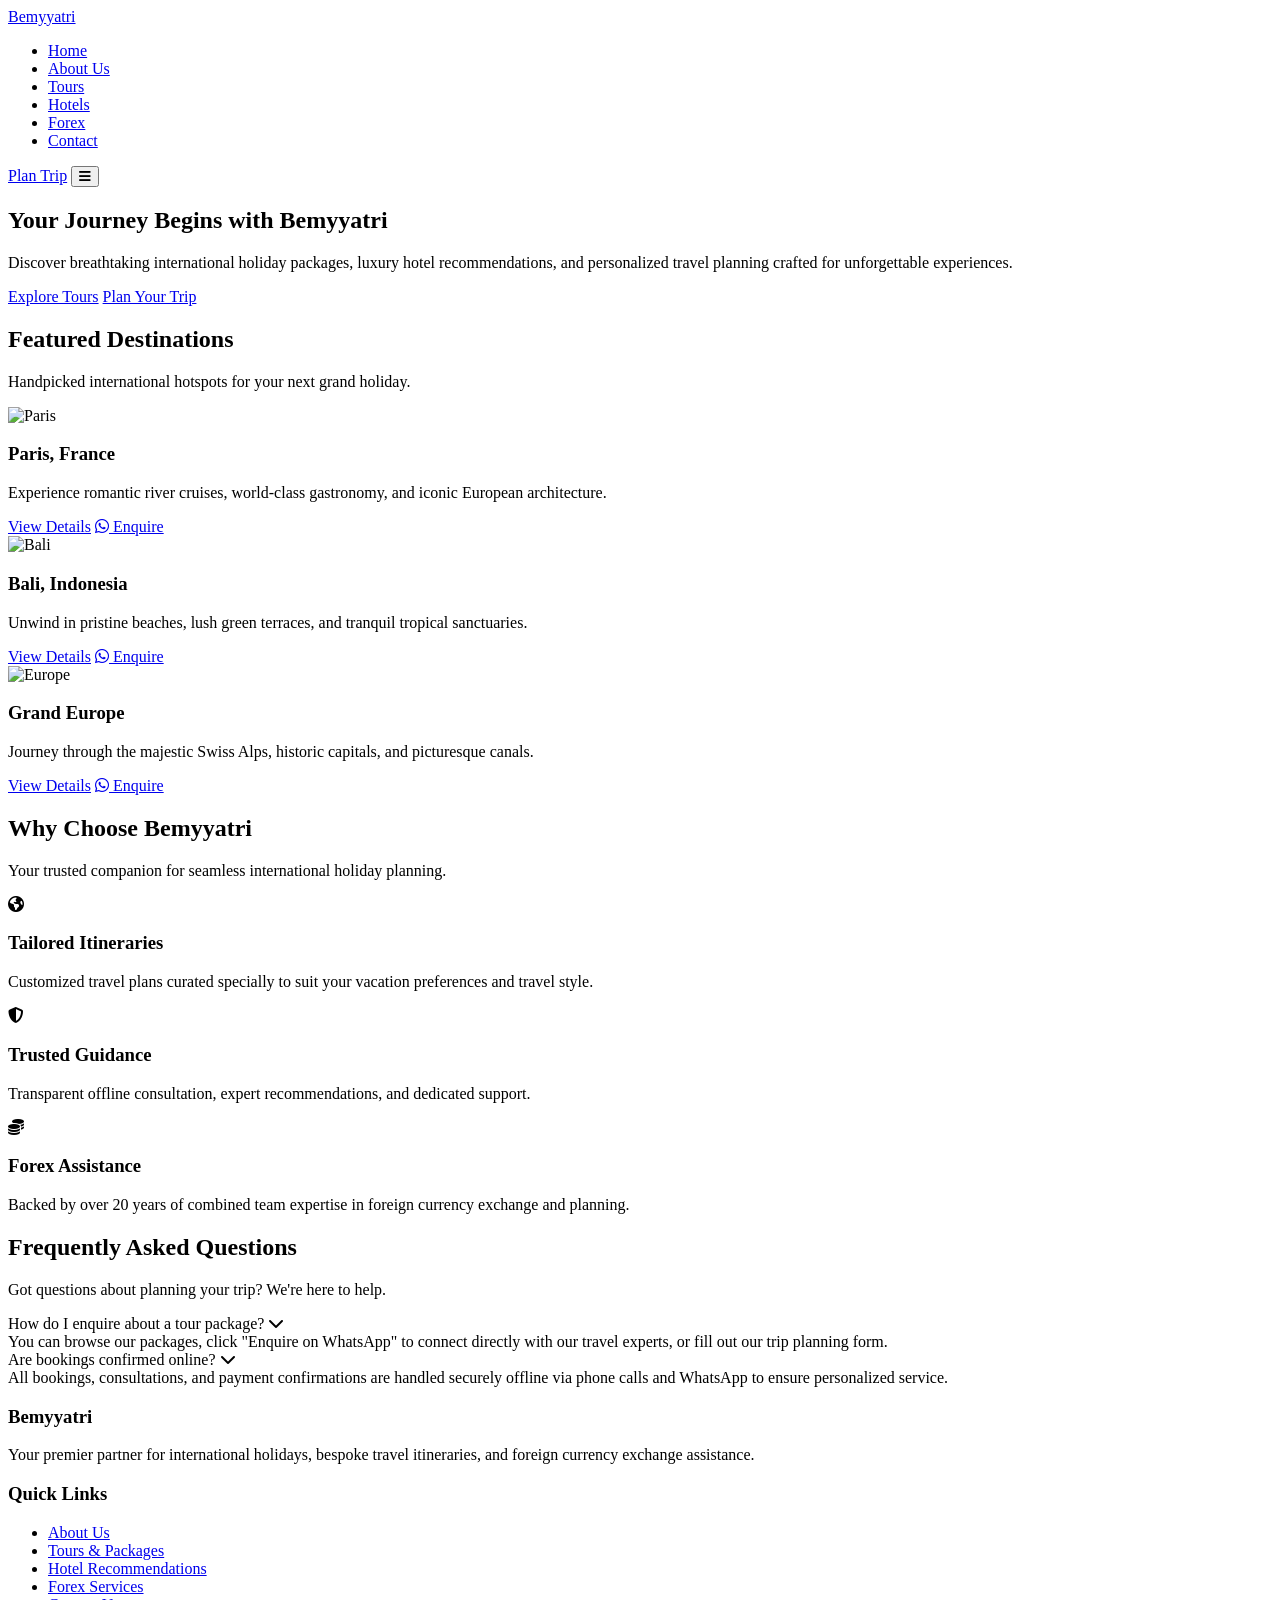
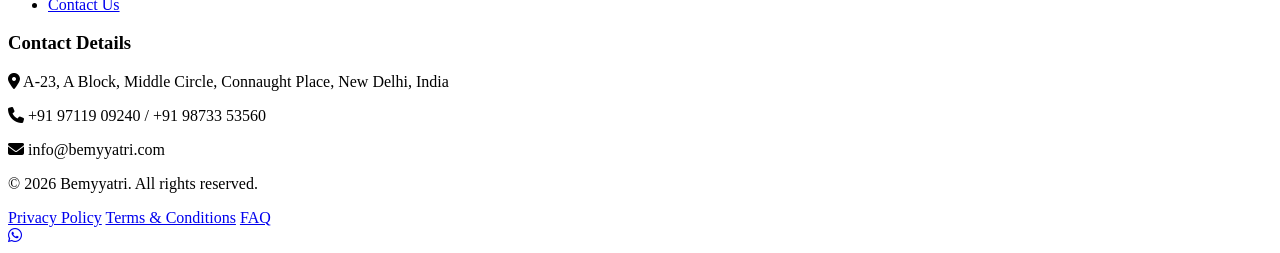
==== index.html @ 31c857e6 "changes done file to repo" ====
<!DOCTYPE html>
<html lang="en">
<head>
    <meta charset="UTF-8">
    <meta name="viewport" content="width=device-width, initial-scale=1.0">
    <title>Bemyyatri | International Travel Planning & Luxury Holidays</title>
    <meta name="description" content="Plan your dream international holiday to Europe, Bali, Japan, Paris and Maldives with Bemyyatri. Expert travel planning & forex assistance.">
    <link rel="canonical" href="https://www.bemyyatri.com/">
    <link rel="stylesheet" href="css/style.css">
    <link rel="stylesheet" href="https://cdnjs.cloudflare.com/ajax/libs/font-awesome/6.4.0/css/all.min.css">
    <link href="https://fonts.googleapis.com/css2?family=Inter:wght@400;500;600;700&family=Playfair+Display:wght@600;700;800&display=swap" rel="stylesheet">
</head>
<body>

    <!-- Header Navigation -->
    <header>
        <nav class="navbar">
            <a href="index.html" class="logo">Bemy<span>yatri</span></a>
            <ul class="nav-links">
                <li><a href="index.html" class="active">Home</a></li>
                <li><a href="about.html">About Us</a></li>
                <li><a href="tours.html">Tours</a></li>
                <li><a href="hotels.html">Hotels</a></li>
                <li><a href="forex.html">Forex</a></li>
                <li><a href="contact.html">Contact</a></li>
            </ul>
            <div class="nav-cta">
                <a href="booking.html" class="btn btn-primary">Plan Trip</a>
                <button class="mobile-menu-btn" id="menuBtn"><i class="fas fa-bars"></i></button>
            </div>
        </nav>
    </header>

    <!-- Hero Section -->
    <section class="hero">
        <div class="hero-content">
            <h1>Your Journey Begins with Bemyyatri</h1>
            <p>Discover breathtaking international holiday packages, luxury hotel recommendations, and personalized travel planning crafted for unforgettable experiences.</p>
            <div class="hero-btns">
                <a href="tours.html" class="btn btn-primary">Explore Tours</a>
                <a href="booking.html" class="btn btn-secondary">Plan Your Trip</a>
            </div>
        </div>
    </section>

    <!-- Featured Destinations -->
    <section>
        <div class="section-header">
            <h2>Featured Destinations</h2>
            <p>Handpicked international hotspots for your next grand holiday.</p>
        </div>
        <div class="grid-3">
            <div class="card">
                <img src="https://images.unsplash.com/photo-1502602898657-3e91760cbb34?auto=format&fit=crop&w=800&q=80" alt="Paris" class="card-img">
                <div class="card-body">
                    <h3 class="card-title">Paris, France</h3>
                    <p class="card-text">Experience romantic river cruises, world-class gastronomy, and iconic European architecture.</p>
                    <div class="card-actions">
                        <a href="tour-details.html?id=paris-romance" class="btn btn-outline">View Details</a>
                        <a href="https://wa.me/919711902940?text=Hello%20Bemyyatri,%20I%20am%20interested%20in%20Paris%20Holidays." class="btn btn-whatsapp" target="_blank"><i class="fab fa-whatsapp"></i> Enquire</a>
                    </div>
                </div>
            </div>
            <div class="card">
                <img src="https://images.unsplash.com/photo-1537996194471-e657df975ab4?auto=format&fit=crop&w=800&q=80" alt="Bali" class="card-img">
                <div class="card-body">
                    <h3 class="card-title">Bali, Indonesia</h3>
                    <p class="card-text">Unwind in pristine beaches, lush green terraces, and tranquil tropical sanctuaries.</p>
                    <div class="card-actions">
                        <a href="tour-details.html?id=bali-bliss" class="btn btn-outline">View Details</a>
                        <a href="https://wa.me/919711902940?text=Hello%20Bemyyatri,%20I%20am%20interested%20in%20Bali%20Holidays." class="btn btn-whatsapp" target="_blank"><i class="fab fa-whatsapp"></i> Enquire</a>
                    </div>
                </div>
            </div>
            <div class="card">
                <img src="https://images.unsplash.com/photo-1516483638261-f4dbaf036963?auto=format&fit=crop&w=800&q=80" alt="Europe" class="card-img">
                <div class="card-body">
                    <h3 class="card-title">Grand Europe</h3>
                    <p class="card-text">Journey through the majestic Swiss Alps, historic capitals, and picturesque canals.</p>
                    <div class="card-actions">
                        <a href="tour-details.html?id=swiss-europe" class="btn btn-outline">View Details</a>
                        <a href="https://wa.me/919711902940?text=Hello%20Bemyyatri,%20I%20am%20interested%20in%20Europe%20Tours." class="btn btn-whatsapp" target="_blank"><i class="fab fa-whatsapp"></i> Enquire</a>
                    </div>
                </div>
            </div>
        </div>
    </section>

    <!-- Why Choose Us -->
    <section class="features-bg">
        <div class="section-header">
            <h2>Why Choose Bemyyatri</h2>
            <p>Your trusted companion for seamless international holiday planning.</p>
        </div>
        <div class="grid-3">
            <div class="feature-box">
                <i class="fas fa-globe-americas"></i>
                <h3>Tailored Itineraries</h3>
                <p>Customized travel plans curated specially to suit your vacation preferences and travel style.</p>
            </div>
            <div class="feature-box">
                <i class="fas fa-shield-alt"></i>
                <h3>Trusted Guidance</h3>
                <p>Transparent offline consultation, expert recommendations, and dedicated support.</p>
            </div>
            <div class="feature-box">
                <i class="fas fa-coins"></i>
                <h3>Forex Assistance</h3>
                <p>Backed by over 20 years of combined team expertise in foreign currency exchange and planning.</p>
            </div>
        </div>
    </section>

    <!-- FAQ Preview -->
    <section>
        <div class="section-header">
            <h2>Frequently Asked Questions</h2>
            <p>Got questions about planning your trip? We're here to help.</p>
        </div>
        <div class="accordion">
            <div class="accordion-item">
                <div class="accordion-header">How do I enquire about a tour package? <i class="fas fa-chevron-down"></i></div>
                <div class="accordion-body">You can browse our packages, click "Enquire on WhatsApp" to connect directly with our travel experts, or fill out our trip planning form.</div>
            </div>
            <div class="accordion-item">
                <div class="accordion-header">Are bookings confirmed online? <i class="fas fa-chevron-down"></i></div>
                <div class="accordion-body">All bookings, consultations, and payment confirmations are handled securely offline via phone calls and WhatsApp to ensure personalized service.</div>
            </div>
        </div>
    </section>

    <!-- Footer -->
    <footer>
        <div class="footer-grid">
            <div class="footer-col">
                <h3 class="logo" style="color:var(--white);">Bemy<span>yatri</span></h3>
                <p>Your premier partner for international holidays, bespoke travel itineraries, and foreign currency exchange assistance.</p>
            </div>
            <div class="footer-col">
                <h3>Quick Links</h3>
                <ul>
                    <li><a href="about.html">About Us</a></li>
                    <li><a href="tours.html">Tours & Packages</a></li>
                    <li><a href="hotels.html">Hotel Recommendations</a></li>
                    <li><a href="forex.html">Forex Services</a></li>
                    <li><a href="contact.html">Contact Us</a></li>
                </ul>
            </div>
            <div class="footer-col">
                <h3>Contact Details</h3>
                <p><i class="fas fa-map-marker-alt"></i> A-23, A Block, Middle Circle, Connaught Place, New Delhi, India</p>
                <p><i class="fas fa-phone"></i> +91 97119 09240 / +91 98733 53560</p>
                <p><i class="fas fa-envelope"></i> info@bemyyatri.com</p>
            </div>
        </div>
        <div class="footer-bottom">
            <p>&copy; 2026 Bemyyatri. All rights reserved.</p>
            <div class="footer-links-inline">
                <a href="privacy-policy.html">Privacy Policy</a>
                <a href="terms-and-conditions.html">Terms & Conditions</a>
                <a href="faq.html">FAQ</a>
            </div>
        </div>
    </footer>

    <!-- Floating WhatsApp Button -->
    <a href="https://wa.me/919711902940?text=Hello%20Bemyyatri,%20I%20would%20like%20to%20plan%20an%20international%20trip." class="floating-whatsapp" target="_blank" aria-label="WhatsApp Contact">
        <i class="fab fa-whatsapp"></i>
    </a>

    <script src="js/config.js"></script>
    <script src="js/main.js"></script>
</body>
</html>
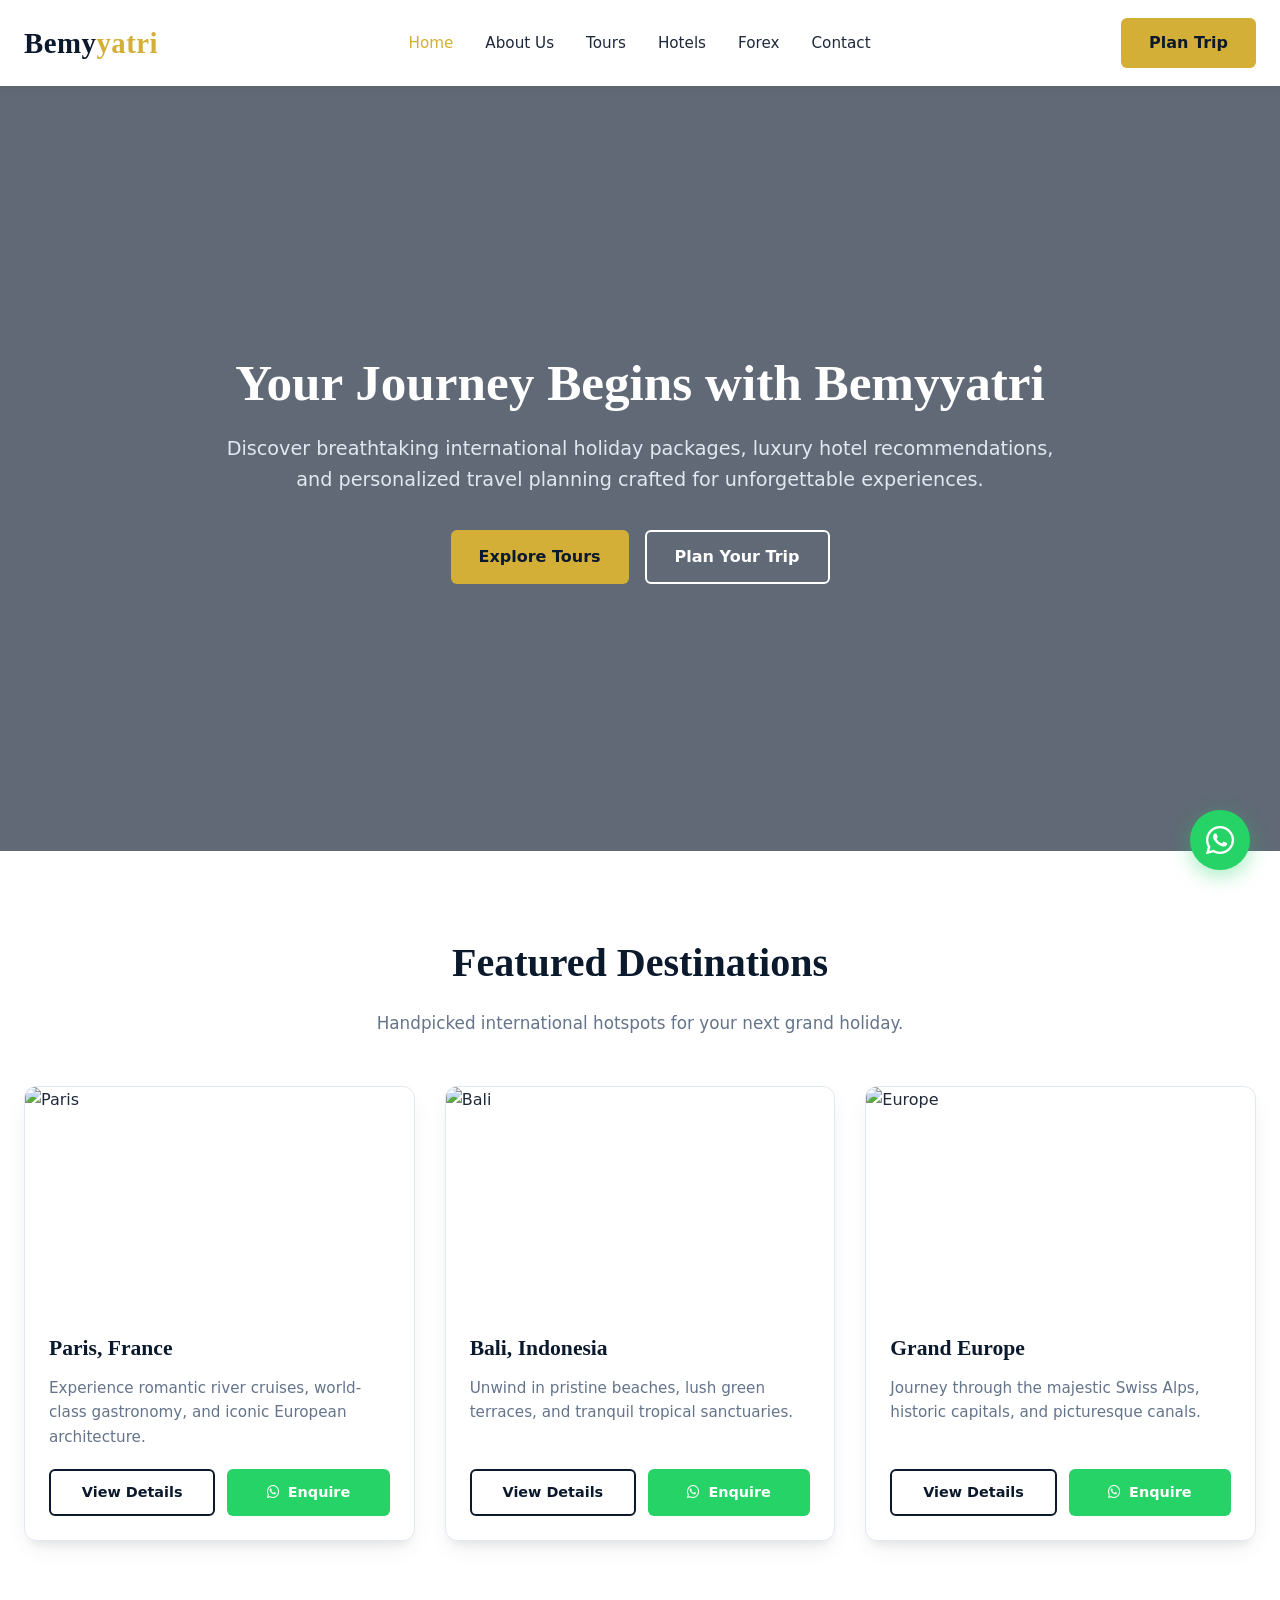
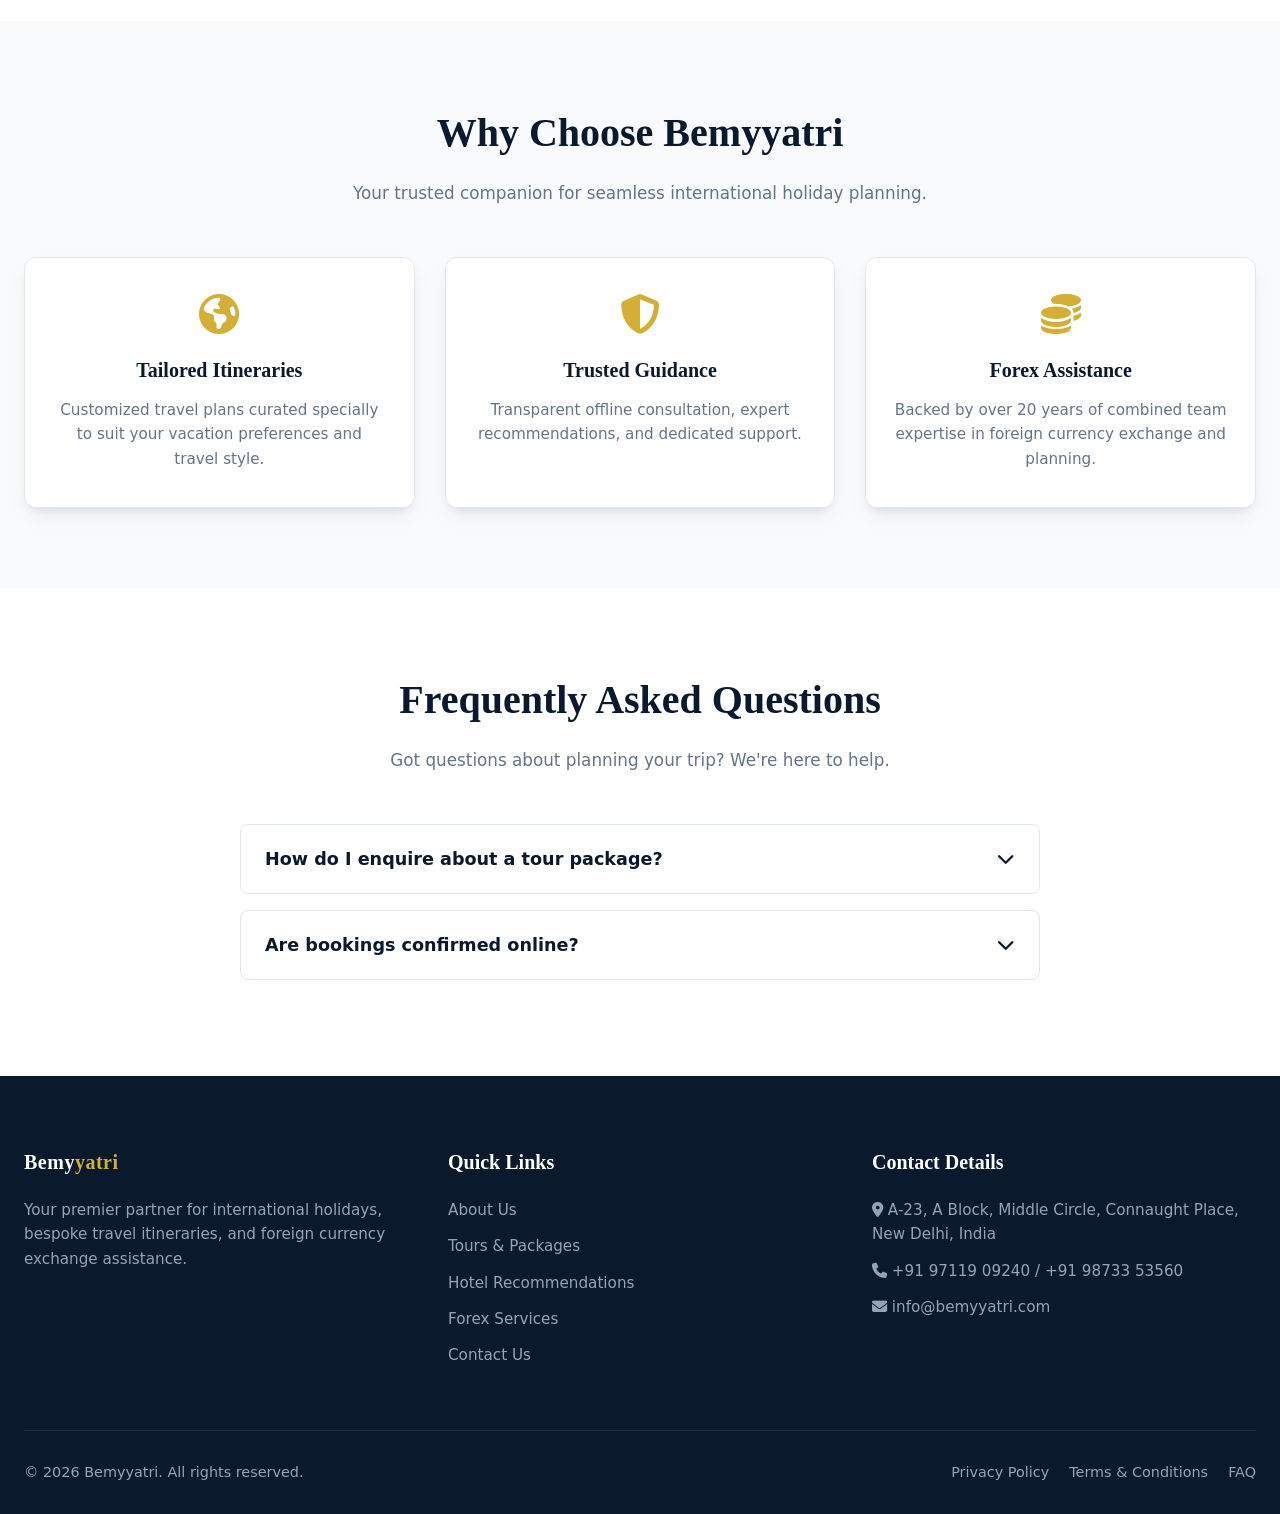
==== commit 3edd6e74: "all whatsapp nav fixed" ====
--- a/index.html
+++ b/index.html
@@ -57,7 +57,7 @@
                     <p class="card-text">Experience romantic river cruises, world-class gastronomy, and iconic European architecture.</p>
                     <div class="card-actions">
                         <a href="tour-details.html?id=paris-romance" class="btn btn-outline">View Details</a>
-                        <a href="https://wa.me/919711902940?text=Hello%20Bemyyatri,%20I%20am%20interested%20in%20Paris%20Holidays." class="btn btn-whatsapp" target="_blank"><i class="fab fa-whatsapp"></i> Enquire</a>
+                        <a href="https://wa.me/919711909240?text=Hello%20Bemyyatri,%20I%20am%20interested%20in%20Paris%20Holidays." class="btn btn-whatsapp" target="_blank"><i class="fab fa-whatsapp"></i> Enquire</a>
                     </div>
                 </div>
             </div>
@@ -68,7 +68,7 @@
                     <p class="card-text">Unwind in pristine beaches, lush green terraces, and tranquil tropical sanctuaries.</p>
                     <div class="card-actions">
                         <a href="tour-details.html?id=bali-bliss" class="btn btn-outline">View Details</a>
-                        <a href="https://wa.me/919711902940?text=Hello%20Bemyyatri,%20I%20am%20interested%20in%20Bali%20Holidays." class="btn btn-whatsapp" target="_blank"><i class="fab fa-whatsapp"></i> Enquire</a>
+                        <a href="https://wa.me/919711909240?text=Hello%20Bemyyatri,%20I%20am%20interested%20in%20Bali%20Holidays." class="btn btn-whatsapp" target="_blank"><i class="fab fa-whatsapp"></i> Enquire</a>
                     </div>
                 </div>
             </div>
@@ -79,7 +79,7 @@
                     <p class="card-text">Journey through the majestic Swiss Alps, historic capitals, and picturesque canals.</p>
                     <div class="card-actions">
                         <a href="tour-details.html?id=swiss-europe" class="btn btn-outline">View Details</a>
-                        <a href="https://wa.me/919711902940?text=Hello%20Bemyyatri,%20I%20am%20interested%20in%20Europe%20Tours." class="btn btn-whatsapp" target="_blank"><i class="fab fa-whatsapp"></i> Enquire</a>
+                        <a href="https://wa.me/919711909240?text=Hello%20Bemyyatri,%20I%20am%20interested%20in%20Europe%20Tours." class="btn btn-whatsapp" target="_blank"><i class="fab fa-whatsapp"></i> Enquire</a>
                     </div>
                 </div>
             </div>
@@ -164,7 +164,7 @@
     </footer>
 
     <!-- Floating WhatsApp Button -->
-    <a href="https://wa.me/919711902940?text=Hello%20Bemyyatri,%20I%20would%20like%20to%20plan%20an%20international%20trip." class="floating-whatsapp" target="_blank" aria-label="WhatsApp Contact">
+    <a href="https://wa.me/919711909240?text=Hello%20Bemyyatri,%20I%20would%20like%20to%20plan%20an%20international%20trip." class="floating-whatsapp" target="_blank" aria-label="WhatsApp Contact">
         <i class="fab fa-whatsapp"></i>
     </a>
 
--- a/css/style.css
+++ b/css/style.css
@@ -0,0 +1,523 @@
+/* ==========================================
+   BEMYIYATRI DESIGN SYSTEM & STYLESHEET
+   ========================================== */
+:root {
+    --primary-navy: #0B192C;
+    --secondary-navy: #1E3E62;
+    --accent-gold: #D4AF37;
+    --accent-gold-hover: #C5A028;
+    --sky-blue: #64B5F6;
+    --light-bg: #F8FAFC;
+    --white: #FFFFFF;
+    --text-dark: #1E293B;
+    --text-muted: #64748B;
+    --border-color: #E2E8F0;
+    --transition: all 0.3s ease;
+    --shadow: 0 10px 25px -5px rgba(11, 25, 44, 0.08), 0 8px 10px -6px rgba(11, 25, 44, 0.08);
+}
+
+* {
+    margin: 0;
+    padding: 0;
+    box-sizing: border-box;
+}
+
+html {
+    scroll-behavior: smooth;
+}
+
+body {
+    font-family: 'Inter', system-ui, -apple-system, sans-serif;
+    color: var(--text-dark);
+    background-color: var(--white);
+    line-height: 1.6;
+    overflow-x: hidden;
+}
+
+/* Typography & Links */
+h1, h2, h3, h4, h5, h6 {
+    font-family: 'Playfair Display', serif, Georgia;
+    color: var(--primary-navy);
+    font-weight: 700;
+}
+
+a {
+    text-decoration: none;
+    color: inherit;
+    transition: var(--transition);
+}
+
+ul {
+    list-style: none;
+}
+
+/* Buttons & CTAs */
+.btn {
+    display: inline-flex;
+    align-items: center;
+    justify-content: center;
+    gap: 8px;
+    padding: 12px 28px;
+    font-size: 1rem;
+    font-weight: 600;
+    border-radius: 6px;
+    cursor: pointer;
+    transition: var(--transition);
+    border: none;
+    text-align: center;
+}
+
+.btn-primary {
+    background-color: var(--accent-gold);
+    color: var(--primary-navy);
+}
+
+.btn-primary:hover {
+    background-color: var(--accent-gold-hover);
+    transform: translateY(-2px);
+    box-shadow: var(--shadow);
+}
+
+.btn-secondary {
+    background-color: transparent;
+    color: var(--white);
+    border: 2px solid var(--white);
+}
+
+.btn-secondary:hover {
+    background-color: var(--white);
+    color: var(--primary-navy);
+}
+
+.btn-outline {
+    background-color: transparent;
+    color: var(--primary-navy);
+    border: 2px solid var(--primary-navy);
+}
+
+.btn-outline:hover {
+    background-color: var(--primary-navy);
+    color: var(--white);
+}
+
+.btn-whatsapp {
+    background-color: #25D366;
+    color: var(--white);
+}
+
+.btn-whatsapp:hover {
+    background-color: #20BA5A;
+    transform: translateY(-2px);
+    box-shadow: 0 5px 15px rgba(37, 211, 102, 0.3);
+}
+
+/* Navigation Bar */
+header {
+    position: sticky;
+    top: 0;
+    left: 0;
+    width: 100%;
+    background-color: var(--white);
+    box-shadow: 0 2px 10px rgba(0,0,0,0.05);
+    z-index: 1000;
+}
+
+.navbar {
+    max-width: 1280px;
+    margin: 0 auto;
+    padding: 18px 24px;
+    display: flex;
+    align-items: center;
+    justify-content: space-between;
+}
+
+.logo {
+    font-family: 'Playfair Display', serif;
+    font-size: 1.8rem;
+    font-weight: 800;
+    color: var(--primary-navy);
+    letter-spacing: 0.5px;
+}
+
+.logo span {
+    color: var(--accent-gold);
+}
+
+.nav-links {
+    display: flex;
+    align-items: center;
+    gap: 32px;
+}
+
+.nav-links a {
+    font-weight: 500;
+    color: var(--text-dark);
+    font-size: 0.95rem;
+}
+
+.nav-links a:hover, .nav-links a.active {
+    color: var(--accent-gold);
+}
+
+.nav-cta {
+    display: flex;
+    align-items: center;
+    gap: 16px;
+}
+
+.mobile-menu-btn {
+    display: none;
+    background: none;
+    border: none;
+    font-size: 1.5rem;
+    color: var(--primary-navy);
+    cursor: pointer;
+}
+
+/* Hero Section */
+.hero {
+    position: relative;
+    height: 85vh;
+    min-height: 550px;
+    display: flex;
+    align-items: center;
+    justify-content: center;
+    background: linear-gradient(rgba(11,25,44,0.65), rgba(11,25,44,0.65)), url('https://images.unsplash.com/photo-1488646953014-85cb44e25828?auto=format&fit=crop&w=1920&q=80') center/cover no-repeat;
+    text-align: center;
+    color: var(--white);
+    padding: 0 20px;
+}
+
+.hero-content {
+    max-width: 850px;
+}
+
+.hero h1 {
+    font-size: 3.2rem;
+    color: var(--white);
+    margin-bottom: 20px;
+    line-height: 1.2;
+}
+
+.hero p {
+    font-size: 1.2rem;
+    color: #E2E8F0;
+    margin-bottom: 35px;
+}
+
+.hero-btns {
+    display: flex;
+    justify-content: center;
+    gap: 16px;
+    flex-wrap: wrap;
+}
+
+/* Section Common */
+section {
+    padding: 80px 24px;
+    max-width: 1280px;
+    margin: 0 auto;
+}
+
+.section-header {
+    text-align: center;
+    max-width: 700px;
+    margin: 0 auto 50px auto;
+}
+
+.section-header h2 {
+    font-size: 2.5rem;
+    margin-bottom: 15px;
+}
+
+.section-header p {
+    color: var(--text-muted);
+    font-size: 1.05rem;
+}
+
+/* Grid Layouts */
+.grid-3 {
+    display: grid;
+    grid-template-columns: repeat(auto-fit, minmax(350px, 1fr));
+    gap: 30px;
+}
+
+.grid-4 {
+    display: grid;
+    grid-template-columns: repeat(auto-fit, minmax(260px, 1fr));
+    gap: 24px;
+}
+
+/* Cards */
+.card {
+    background: var(--white);
+    border-radius: 12px;
+    overflow: hidden;
+    box-shadow: var(--shadow);
+    transition: var(--transition);
+    border: 1px solid var(--border-color);
+    display: flex;
+    flex-direction: column;
+}
+
+.card:hover {
+    transform: translateY(-6px);
+    box-shadow: 0 20px 30px -10px rgba(11, 25, 44, 0.12);
+}
+
+.card-img {
+    height: 220px;
+    width: 100%;
+    object-fit: cover;
+}
+
+.card-body {
+    padding: 24px;
+    display: flex;
+    flex-direction: column;
+    flex-grow: 1;
+}
+
+.card-title {
+    font-size: 1.35rem;
+    margin-bottom: 10px;
+}
+
+.card-text {
+    color: var(--text-muted);
+    font-size: 0.95rem;
+    margin-bottom: 20px;
+    flex-grow: 1;
+}
+
+.card-footer-info {
+    display: flex;
+    align-items: center;
+    justify-content: space-between;
+    margin-bottom: 20px;
+    font-size: 0.9rem;
+    font-weight: 600;
+    color: var(--secondary-navy);
+}
+
+.card-actions {
+    display: flex;
+    gap: 12px;
+}
+
+.card-actions .btn {
+    flex: 1;
+    padding: 10px 16px;
+    font-size: 0.9rem;
+}
+
+/* Why Choose Us */
+.features-bg {
+    background-color: var(--light-bg);
+    max-width: 100%;
+}
+
+.feature-box {
+    background: var(--white);
+    padding: 36px 28px;
+    border-radius: 12px;
+    text-align: center;
+    box-shadow: var(--shadow);
+    border: 1px solid var(--border-color);
+}
+
+.feature-box i {
+    font-size: 2.5rem;
+    color: var(--accent-gold);
+    margin-bottom: 20px;
+}
+
+.feature-box h3 {
+    font-size: 1.25rem;
+    margin-bottom: 12px;
+}
+
+.feature-box p {
+    color: var(--text-muted);
+    font-size: 0.95rem;
+}
+
+/* Forms & Inputs */
+.form-group {
+    margin-bottom: 20px;
+}
+
+.form-group label {
+    display: block;
+    font-weight: 600;
+    margin-bottom: 8px;
+    font-size: 0.95rem;
+    color: var(--primary-navy);
+}
+
+.form-control {
+    width: 100%;
+    padding: 14px 16px;
+    border: 1px solid var(--border-color);
+    border-radius: 6px;
+    font-size: 1rem;
+    font-family: inherit;
+    transition: var(--transition);
+}
+
+.form-control:focus {
+    outline: none;
+    border-color: var(--accent-gold);
+    box-shadow: 0 0 0 3px rgba(212, 175, 55, 0.15);
+}
+
+textarea.form-control {
+    resize: vertical;
+    min-height: 120px;
+}
+
+/* FAQ Accordion */
+.accordion {
+    max-width: 800px;
+    margin: 0 auto;
+}
+
+.accordion-item {
+    background: var(--white);
+    border: 1px solid var(--border-color);
+    border-radius: 8px;
+    margin-bottom: 16px;
+    overflow: hidden;
+}
+
+.accordion-header {
+    padding: 20px 24px;
+    font-weight: 600;
+    font-size: 1.1rem;
+    color: var(--primary-navy);
+    cursor: pointer;
+    display: flex;
+    justify-content: space-between;
+    align-items: center;
+}
+
+.accordion-body {
+    padding: 0 24px 20px 24px;
+    color: var(--text-muted);
+    display: none;
+    font-size: 0.95rem;
+}
+
+.accordion-item.active .accordion-body {
+    display: block;
+}
+
+/* Floating WhatsApp Button */
+.floating-whatsapp {
+    position: fixed;
+    bottom: 30px;
+    right: 30px;
+    background-color: #25D366;
+    color: var(--white);
+    width: 60px;
+    height: 60px;
+    border-radius: 50%;
+    display: flex;
+    align-items: center;
+    justify-content: center;
+    font-size: 2rem;
+    box-shadow: 0 6px 20px rgba(37, 211, 102, 0.4);
+    z-index: 999;
+    transition: var(--transition);
+}
+
+.floating-whatsapp:hover {
+    transform: scale(1.1);
+    background-color: #20BA5A;
+}
+
+/* Footer */
+footer {
+    background-color: var(--primary-navy);
+    color: var(--white);
+    padding: 70px 24px 30px 24px;
+}
+
+.footer-grid {
+    max-width: 1280px;
+    margin: 0 auto;
+    display: grid;
+    grid-template-columns: repeat(auto-fit, minmax(250px, 1fr));
+    gap: 40px;
+    margin-bottom: 50px;
+}
+
+.footer-col h3 {
+    color: var(--white);
+    font-size: 1.25rem;
+    margin-bottom: 20px;
+}
+
+.footer-col p, .footer-col li a {
+    color: #94A3B8;
+    font-size: 0.95rem;
+    margin-bottom: 12px;
+    display: block;
+}
+
+.footer-col li a:hover {
+    color: var(--accent-gold);
+    padding-left: 5px;
+}
+
+.footer-bottom {
+    max-width: 1280px;
+    margin: 0 auto;
+    padding-top: 30px;
+    border-top: 1px solid rgba(255,255,255,0.1);
+    display: flex;
+    justify-content: space-between;
+    align-items: center;
+    flex-wrap: wrap;
+    gap: 16px;
+    font-size: 0.9rem;
+    color: #94A3B8;
+}
+
+.footer-links-inline {
+    display: flex;
+    gap: 20px;
+}
+
+.footer-links-inline a {
+    color: #94A3B8;
+}
+
+.footer-links-inline a:hover {
+    color: var(--white);
+}
+
+/* Responsive Breakpoints */
+@media (max-width: 992px) {
+    .nav-links {
+        display: none;
+        position: absolute;
+        top: 100%;
+        left: 0;
+        width: 100%;
+        background: var(--white);
+        flex-direction: column;
+        padding: 24px;
+        box-shadow: 0 10px 20px rgba(0,0,0,0.1);
+        gap: 16px;
+    }
+    .nav-links.active {
+        display: flex;
+    }
+    .mobile-menu-btn {
+        display: block;
+    }
+    .hero h1 {
+        font-size: 2.5rem;
+    }
+}
